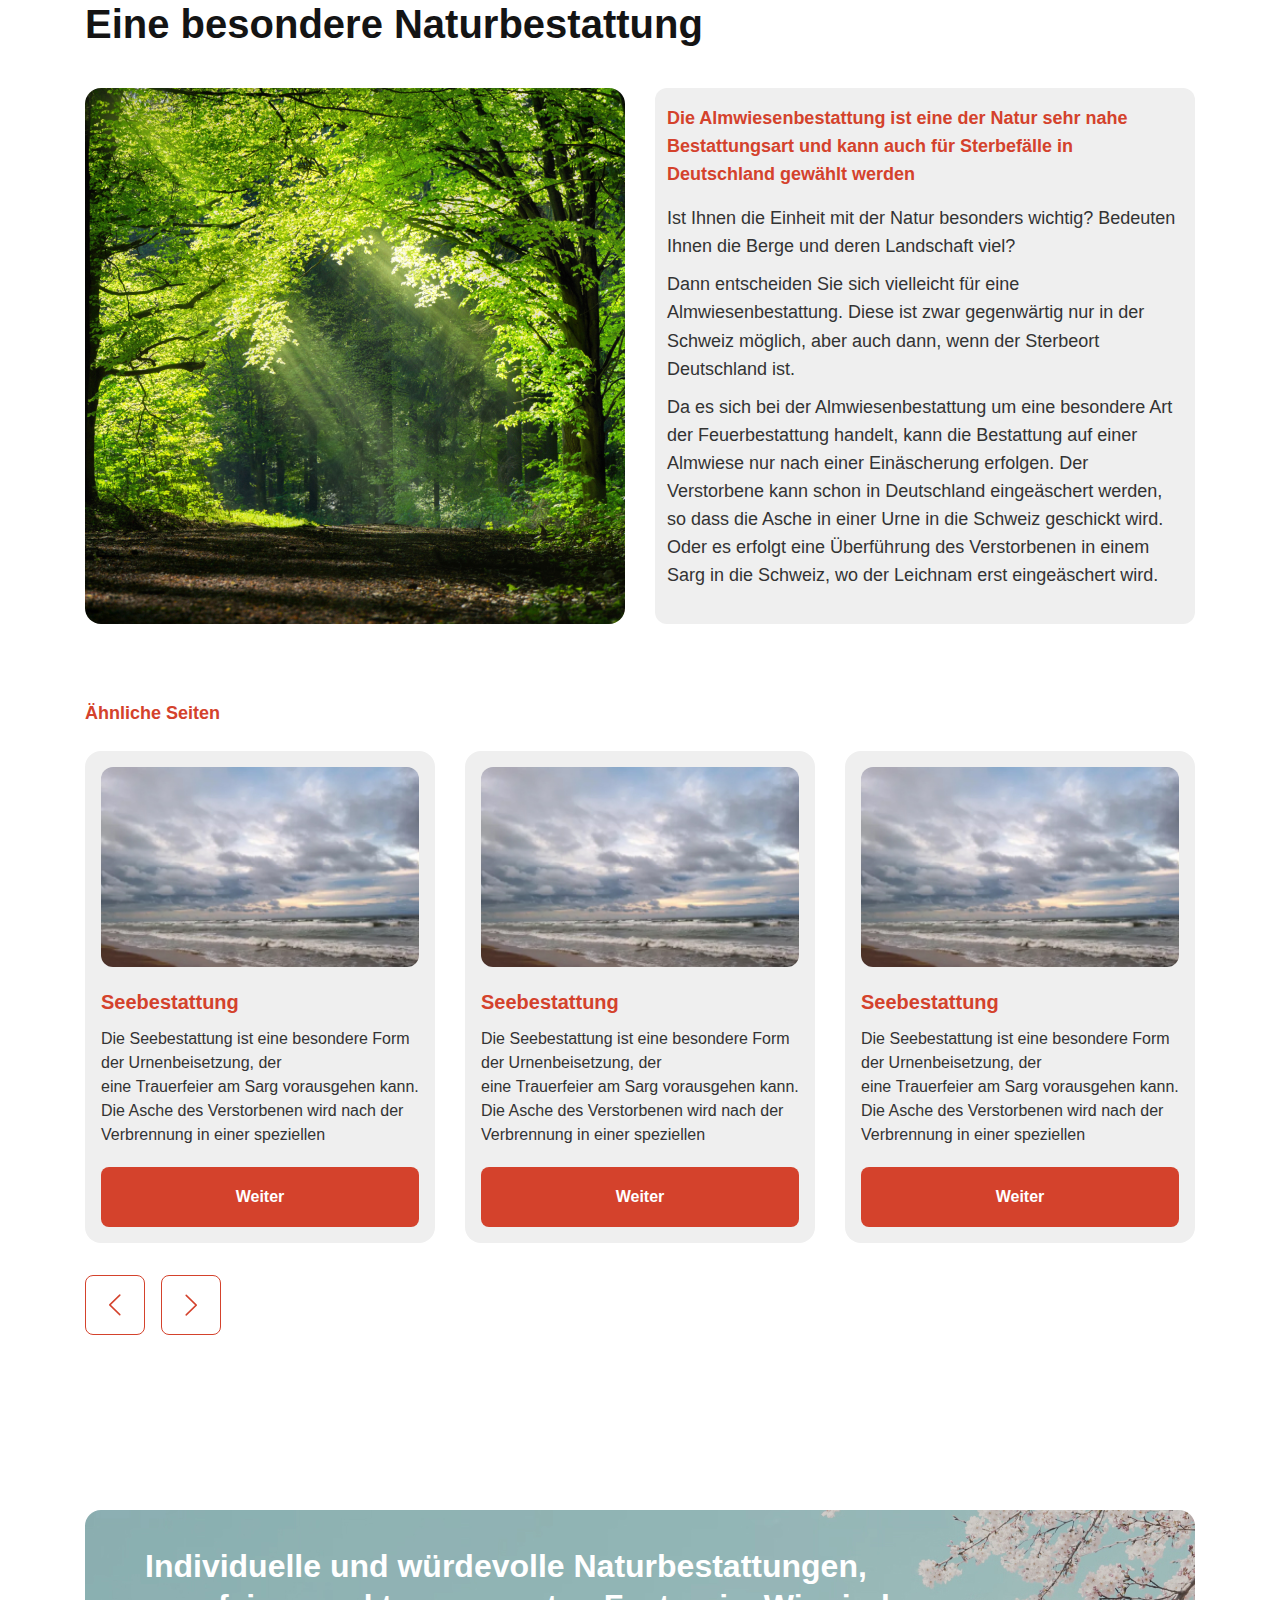
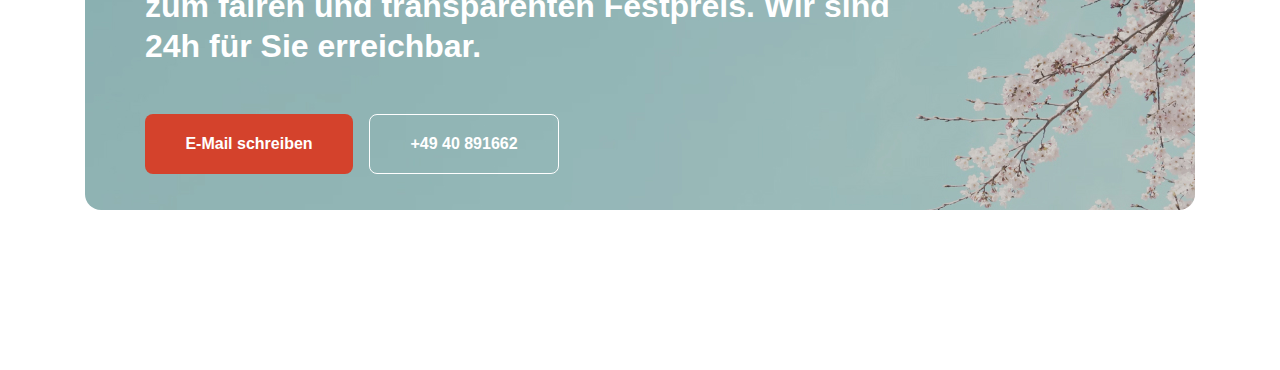
==== almwiesenbestattung.html @ fbd826f4 "added pages" ====
<!DOCTYPE html>
<html lang="en">

<head>
    <meta charset="UTF-8">
    <meta name="viewport" content="width=device-width, initial-scale=1.0">
    <title>Document</title>

    <link rel="stylesheet" href="https://cdn.jsdelivr.net/npm/swiper@11/swiper-bundle.min.css" />

    <link rel="stylesheet" href="./styles/main.css">
</head>

<body>
    <main class="main">
        <section class="feuerbestattung">
            <div class="container">
                <div class="feuerbestattung__inner">
                    <div class="title-wrapper">
                        <h1 class="title">
                            Eine besondere Naturbestattung
                        </h1>
                    </div>

                    <div class="feuerbestattung__content">
                        <div class="feuerbestattung__grid">
                            <img class="feuerbestattung__grid-img" src="./images/aimwiesenbestattung.jpg"
                                alt="feuerbestattung" />

                            <div class="feuerbestattung__grid-item--gray">
                                <h2 class="subtitle">Die Almwiesenbestattung ist eine der Natur sehr nahe Bestattungsart
                                    und kann auch für Sterbefälle in Deutschland gewählt werden</h2>

                                <div class="text-wrapper">
                                    <p class="text">Ist Ihnen die Einheit mit der Natur besonders wichtig? Bedeuten Ihnen die Berge
                                        und deren Landschaft viel?</p>
                                    <p class="text">Dann entscheiden Sie sich vielleicht für eine Almwiesenbestattung. Diese ist zwar
                                        gegenwärtig nur in der Schweiz möglich, aber auch dann,
                                        wenn der Sterbeort Deutschland ist.</p>
                                    <p class="text">Da es sich bei der Almwiesenbestattung um eine besondere Art der Feuerbestattung
                                        handelt, kann die Bestattung auf einer Almwiese nur nach
                                        einer Einäscherung erfolgen. Der Verstorbene kann schon in Deutschland
                                        eingeäschert werden, so dass die Asche in einer Urne in die
                                        Schweiz geschickt wird. Oder es erfolgt eine Überführung des Verstorbenen in
                                        einem Sarg in die Schweiz, wo der Leichnam erst eingeäschert wird.</p>
                                </div>
                            </div>
                        </div>
                    </div>
                </div>
            </div>
        </section>

        <section class="section-block">
            <div class="container">
                <div class="sites">
                    <h3 class="subtitle">Ähnliche Seiten</h3>

                    <div class="swiper sites-swiper">
                        <div class="swiper-wrapper">
                            <div class="swiper-slide">
                                <div class="site">
                                    <img class="site__img" src="./images/site-1.jpg" alt="site">
                                    <div class="site__content">
                                        <h4 class="site__content-title">Seebestattung</h4>
                                        <p class="site__content-text">Die Seebestattung ist eine besondere Form der
                                            Urnenbeisetzung, der
                                            eine Trauerfeier am Sarg vorausgehen kann. Die Asche des Verstorbenen wird
                                            nach
                                            der Verbrennung in einer speziellen</p>
                                        <button class="site__content-btn btn btn-primary">Weiter</button>
                                    </div>
                                </div>
                            </div>

                            <div class="swiper-slide">
                                <div class="site">
                                    <img class="site__img" src="./images/site-1.jpg" alt="site">
                                    <div class="site__content">
                                        <h4 class="site__content-title">Seebestattung</h4>
                                        <p class="site__content-text">Die Seebestattung ist eine besondere Form der
                                            Urnenbeisetzung, der
                                            eine Trauerfeier am Sarg vorausgehen kann. Die Asche des Verstorbenen wird
                                            nach
                                            der Verbrennung in einer speziellen</p>
                                        <button class="site__content-btn btn btn-primary">Weiter</button>
                                    </div>
                                </div>
                            </div>

                            <div class="swiper-slide">
                                <div class="site">
                                    <img class="site__img" src="./images/site-1.jpg" alt="site">
                                    <div class="site__content">
                                        <h4 class="site__content-title">Seebestattung</h4>
                                        <p class="site__content-text">Die Seebestattung ist eine besondere Form der
                                            Urnenbeisetzung, der
                                            eine Trauerfeier am Sarg vorausgehen kann. Die Asche des Verstorbenen wird
                                            nach
                                            der Verbrennung in einer speziellen</p>
                                        <button class="site__content-btn btn btn-primary">Weiter</button>
                                    </div>
                                </div>
                            </div>

                            <div class="swiper-slide">
                                <div class="site">
                                    <img class="site__img" src="./images/site-1.jpg" alt="site">
                                    <div class="site__content">
                                        <h4 class="site__content-title">Seebestattung</h4>
                                        <p class="site__content-text">Die Seebestattung ist eine besondere Form der
                                            Urnenbeisetzung, der
                                            eine Trauerfeier am Sarg vorausgehen kann. Die Asche des Verstorbenen wird
                                            nach
                                            der Verbrennung in einer speziellen</p>
                                        <button class="site__content-btn btn btn-primary">Weiter</button>
                                    </div>
                                </div>
                            </div>
                        </div>

                        <div class="mob-none">
                            <div class="slider-btns">
                                <button class="sites-prev slider-btn">
                                    <svg width="12" height="22" viewBox="0 0 12 22" fill="none"
                                        xmlns="http://www.w3.org/2000/svg">
                                        <path d="M10.7832 20.6253L0.773438 10.8789L10.7833 1.13245" stroke="#D4422C"
                                            stroke-width="1.5" stroke-linecap="round" stroke-linejoin="round" />
                                    </svg>
                                </button>
                                <button class="sites-next slider-btn">
                                    <svg width="12" height="22" viewBox="0 0 12 22" fill="none"
                                        xmlns="http://www.w3.org/2000/svg">
                                        <path d="M1.21676 1.3747L11.2266 11.1211L1.21669 20.8675" stroke="#D4422C"
                                            stroke-width="1.5" stroke-linecap="round" stroke-linejoin="round" />
                                    </svg>
                                </button>
                            </div>
                        </div>
                    </div>
                </div>
            </div>
        </section>

        <section class="callback">
            <div class="container">
                <div class="callback__inner">
                    <p class="callback__text">
                        Individuelle und würdevolle Naturbestattungen, zum fairen und transparenten Festpreis.
                        Wir sind 24h für Sie erreichbar.
                    </p>

                    <div class="callback__footer">
                        <button class="btn btn-primary">E-Mail schreiben</button>
                        <button class="btn btn-secondary">+49 40 891662</button>
                    </div>
                </div>
            </div>
        </section>
    </main>

    <script src="https://cdn.jsdelivr.net/npm/swiper@11/swiper-bundle.min.js"></script>
    <script src="./scripts/app.js"></script>
</body>

</html>
---- styles/main.css ----
* {
    margin: 0;
    padding: 0;
    box-sizing: border-box;
    font-family: "Open Sans", sans-serif;
}

body {
    overflow-x: hidden
}

button {
    outline: none;
    border: none;
    cursor: pointer;
}

.container {
    width: 100%;
    max-width: calc(1110px + 32px);
    margin: 0 auto;
    padding: 0 16px;
}

.title {
    font-size: 32px;
    font-weight: 600;
    line-height: 120%;
    color: #141414;
}

@media(min-width: 1024px) {
    .title {
        font-size: 40px;
    }
}

.main {
    margin-bottom: 60px;
}

@media(min-width: 1024px) {
    .main {
        margin-bottom: 160px;
    }
}

.subtitle {
    font-size: 18px;
    font-weight: 600;
    line-height: 156%;
    color: #D4422C;
}

.text {
    font-size: 18px;
    font-weight: 500;
    line-height: 156%;
    color: #333;
}

.text.text-semibold {
    font-weight: 600;
}

.title-wrapper {
    display: flex;
    flex-direction: column;
    gap: 16px;
}

.section-block {
    padding: 48px 0;
}

.btn {
    width: 100%;
    border-radius: 8px;
    display: flex;
    align-items: center;
    justify-content: center;
    gap: 8px;
    font-size: 16px;
    font-weight: 600;
}

.btn.btn-primary {
    background-color: #D4422C;
    color: #fff;
}

.btn.btn-secondary {
    background-color: transparent;
    border: 1px solid #fff;
    color: #fff;
}

.mob-none {
    display: none !important;
}

.text-wrapper {
    display: flex;
    flex-direction: column;
    gap: 10px;
}

@media(min-width: 1024px) {
    .section-block {
        padding: 75px 0;
    }

    .mob-none {
        display: block !important;
    }
}

.points {
    display: flex;
    flex-direction: column;
    gap: 8px;
}

.points__item {
    padding: 16px 20px;
    border-radius: 10px;
    background-color: #FAF2F1;
    font-size: 16px;
    color: #333;
    line-height: 150%;
    position: relative;
    overflow: hidden;
}

.points__item::before {
    content: "";
    position: absolute;
    left: 0;
    width: 1px;
    height: 85%;
    top: 50%;
    transform: translateY(-50%);
    background-color: #d4422c;
}

.site {
    padding: 16px;
    border-radius: 16px;
    display: flex;
    flex-direction: column;
    justify-content: space-between;
    gap: 20px;
    background-color: #EFEFEF;
}

.site__img {
    width: 100%;
    max-height: 200px;
    object-fit: cover;
    border-radius: 12px;
}

.site__content {
    display: flex;
    flex-direction: column;
}

.site__content-title {
    font-size: 20px;
    font-weight: 600;
    color: #D4422C;
    line-height: 150%;
}

.site__content-text {
    margin-top: 10px;
    font-size: 16px;
    color: #333;
    line-height: 150%;
}

.site__content-btn {
    margin-top: 20px;
    min-height: 60px;
}

.sites-swiper {
    margin-left: -16px;
    width: calc(100% + 32px);
}

.sites .subtitle {
    margin-bottom: 16px;
}

.slider-btns {
    display: flex;
    align-items: center;
    gap: 16px;
    margin-top: 32px;
}

.slider-btn {
    display: flex;
    justify-content: center;
    align-items: center;
    width: 60px;
    height: 60px;
    border-radius: 8px;
    border: 1px solid #D4422C;
    background-color: transparent;
}

.feuerbestattung__content {
    margin-top: 24px;
}

.feuerbestattung__content-head {
    max-width: 730px;
    width: 100%;
}

.feuerbestattung__grid {
    display: grid;
    grid-template-columns: 1fr;
    gap: 16px;
    margin-top: 32px;
}

.feuerbestattung__grid-img {
    border-radius: 12px;
    width: 100%;
}

.feuerbestattung__grid-item {
    display: flex;
    flex-direction: column;
    gap: 20px;
}

.callback__inner {
    background-image: url('../images/callback-mob.jpg');
    background-repeat: no-repeat;
    background-size: cover;
    background-position: center;
    padding: 36px 16px;
}

.callback__inner {
    display: flex;
    flex-direction: column;
    gap: 24px;
    border-radius: 12px;
    margin-left: -16px;
    width: calc(100% + 32px);
}

.callback__footer {
    display: flex;
    flex-direction: column;
    gap: 12px;
}

.callback__footer .btn {
    min-height: 60px;
}

.callback__text {
    font-size: 24px;
    font-weight: 600;
    color: #fff;
    line-height: 133%;
    text-align: center;
}

.feuerbestattung__grid-item--gray {
    padding: 16px 12px;
    border-radius: 12px;
    background-color: #EFEFEF;
    display: flex;
    flex-direction: column;
    gap: 16px;
}

@media(min-width: 600px) {
    .callback__footer {
        flex-direction: row;
        gap: 16px;
    }
}

@media(min-width: 1024px) {
    .feuerbestattung__grid {
        grid-template-columns: 1fr 1fr;
        gap: 30px;
        margin-top: 40px;
    }

    .feuerbestattung__grid-img {
        border-radius: 16px;
    }

    .callback {
        padding-top: 100px;
    }

    .callback__inner {
        background-image: url('../images/callback.jpg');
        background-position: bottom center;
        padding: 36px 60px;
        gap: 48px;
        border-radius: 16px;
        margin-left: 0;
        width: 100%;
    }

    .callback__footer .btn {
        max-width: 208px;
    }

    .callback__footer .btn:last-child {
        max-width: 190px;
    }

    .callback__text {
        text-align: left;
        font-size: 32px;
        line-height: 125%;
        max-width: 750px;
        width: 100%;
    }
}

@media(min-width: 1024px) {
    .sites-swiper {
        width: 100%;
        margin-left: 0;
    }

    .sites .subtitle {
        margin-bottom: 24px;
    }
}
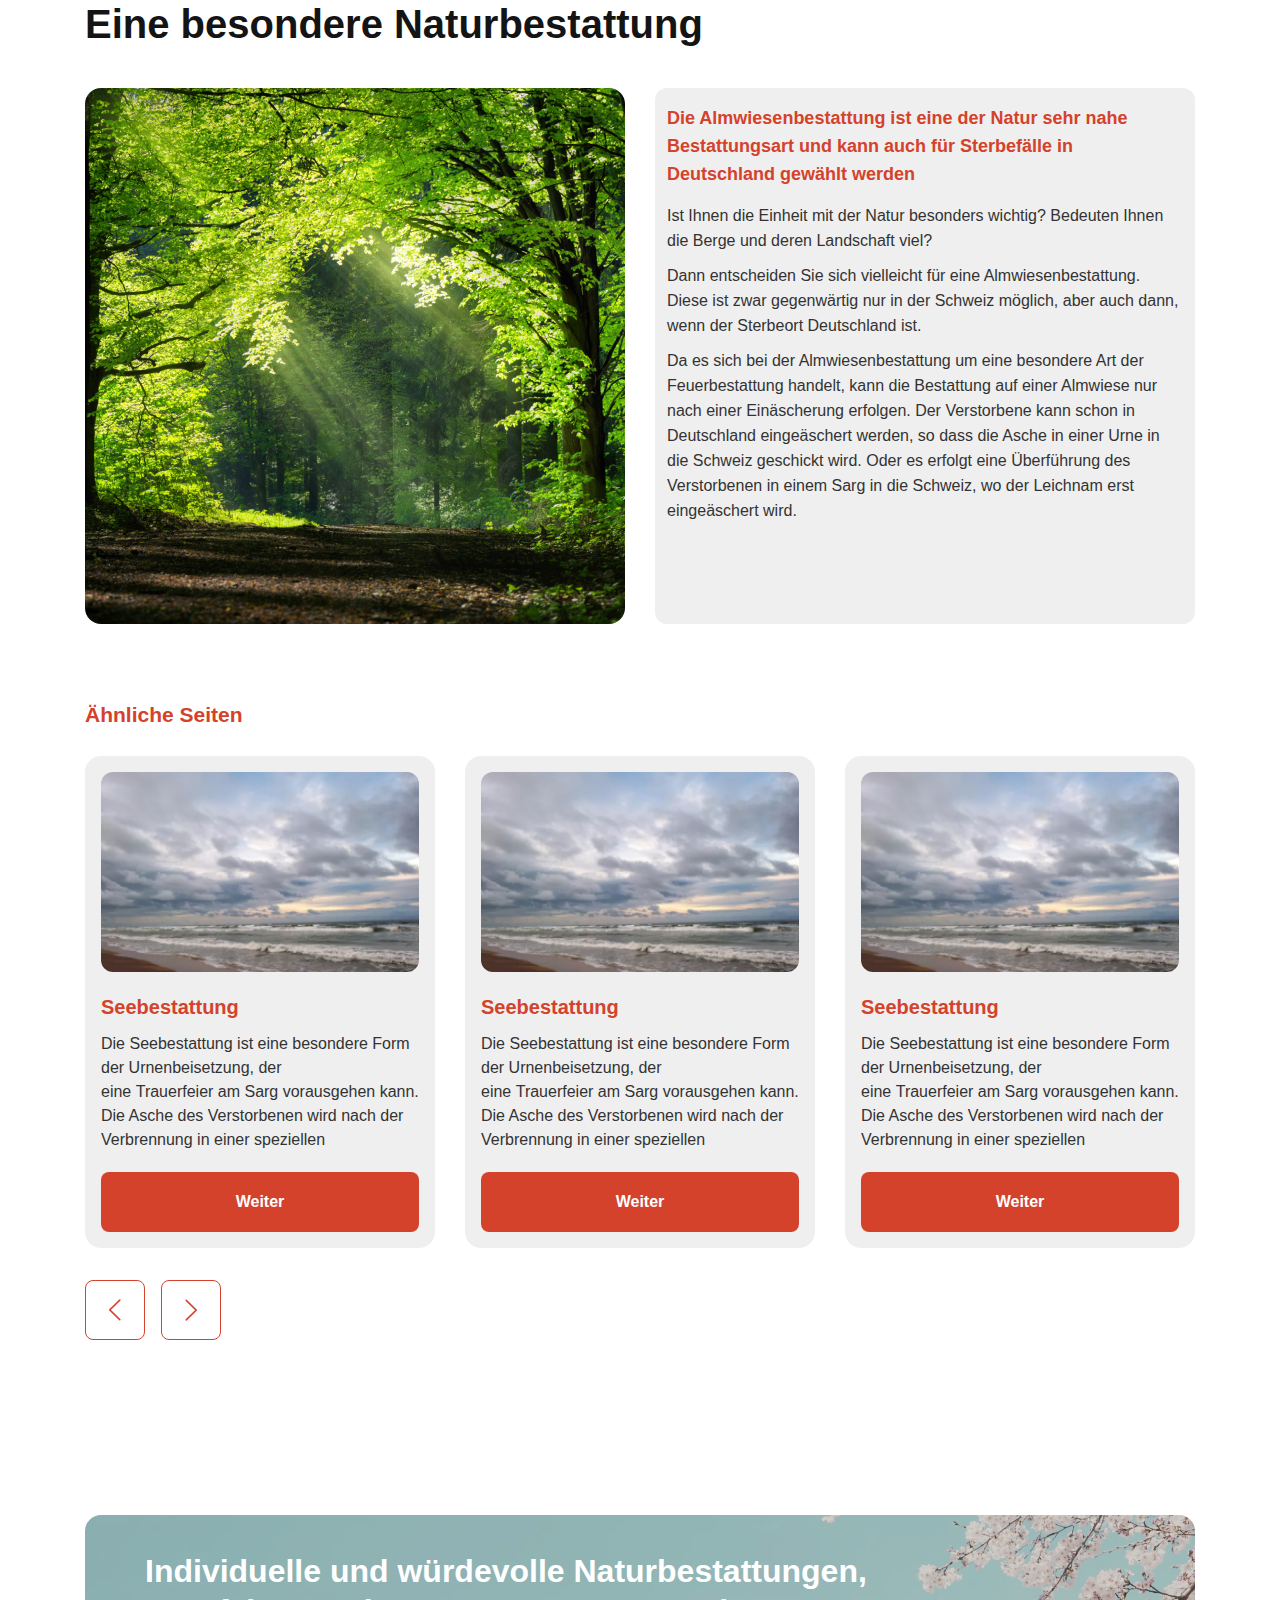
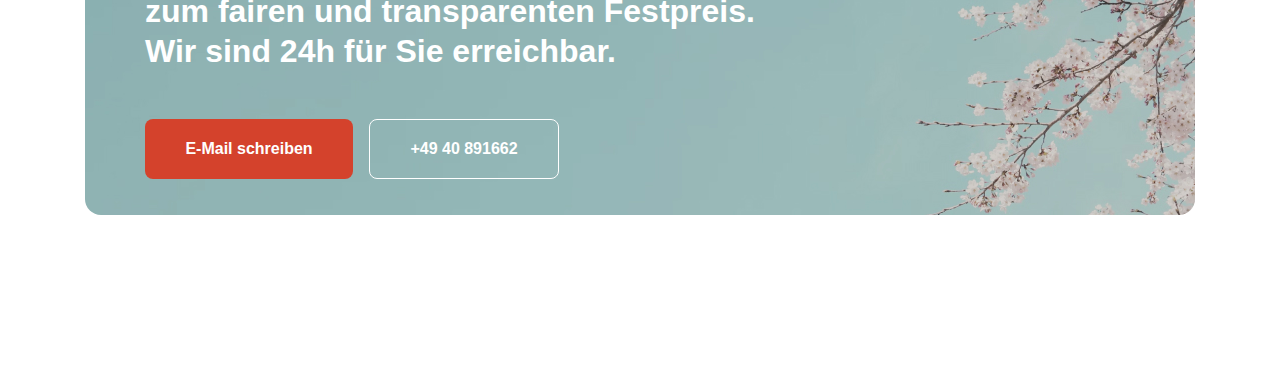
==== commit eadf5782: "fix" ====
--- a/almwiesenbestattung.html
+++ b/almwiesenbestattung.html
@@ -28,16 +28,19 @@
                                 alt="feuerbestattung" />
 
                             <div class="feuerbestattung__grid-item--gray">
-                                <h2 class="subtitle">Die Almwiesenbestattung ist eine der Natur sehr nahe Bestattungsart
+                                <h2 class="subtitle fz-18">Die Almwiesenbestattung ist eine der Natur sehr nahe Bestattungsart
                                     und kann auch für Sterbefälle in Deutschland gewählt werden</h2>
 
                                 <div class="text-wrapper">
-                                    <p class="text">Ist Ihnen die Einheit mit der Natur besonders wichtig? Bedeuten Ihnen die Berge
+                                    <p class="text fz-16">Ist Ihnen die Einheit mit der Natur besonders wichtig? Bedeuten
+                                        Ihnen die Berge
                                         und deren Landschaft viel?</p>
-                                    <p class="text">Dann entscheiden Sie sich vielleicht für eine Almwiesenbestattung. Diese ist zwar
+                                    <p class="text fz-16">Dann entscheiden Sie sich vielleicht für eine Almwiesenbestattung.
+                                        Diese ist zwar
                                         gegenwärtig nur in der Schweiz möglich, aber auch dann,
                                         wenn der Sterbeort Deutschland ist.</p>
-                                    <p class="text">Da es sich bei der Almwiesenbestattung um eine besondere Art der Feuerbestattung
+                                    <p class="text fz-16">Da es sich bei der Almwiesenbestattung um eine besondere Art der
+                                        Feuerbestattung
                                         handelt, kann die Bestattung auf einer Almwiese nur nach
                                         einer Einäscherung erfolgen. Der Verstorbene kann schon in Deutschland
                                         eingeäschert werden, so dass die Asche in einer Urne in die
@@ -146,7 +149,7 @@
             <div class="container">
                 <div class="callback__inner">
                     <p class="callback__text">
-                        Individuelle und würdevolle Naturbestattungen, zum fairen und transparenten Festpreis.
+                        Individuelle und würdevolle Naturbestattungen, zum fairen und transparenten Festpreis. <br />
                         Wir sind 24h für Sie erreichbar.
                     </p>
 
--- a/styles/main.css
+++ b/styles/main.css
@@ -52,11 +52,25 @@
     color: #D4422C;
 }
 
+@media(min-width: 1024px) {
+    .subtitle {
+        font-size: 21px;
+    }
+}
+
+.subtitle.fz-18 {
+    font-size: 18px;
+}
+
 .text {
     font-size: 18px;
     font-weight: 500;
     line-height: 156%;
     color: #333;
+}
+
+.text.fz-16 {
+    font-size: 16px;
 }
 
 .text.text-semibold {
@@ -232,6 +246,12 @@
     width: 100%;
 }
 
+@media(max-width: 1024px) {
+    .feuerbestattung__grid-img {
+        order: 2
+    }
+}
+
 .feuerbestattung__grid-item {
     display: flex;
     flex-direction: column;
